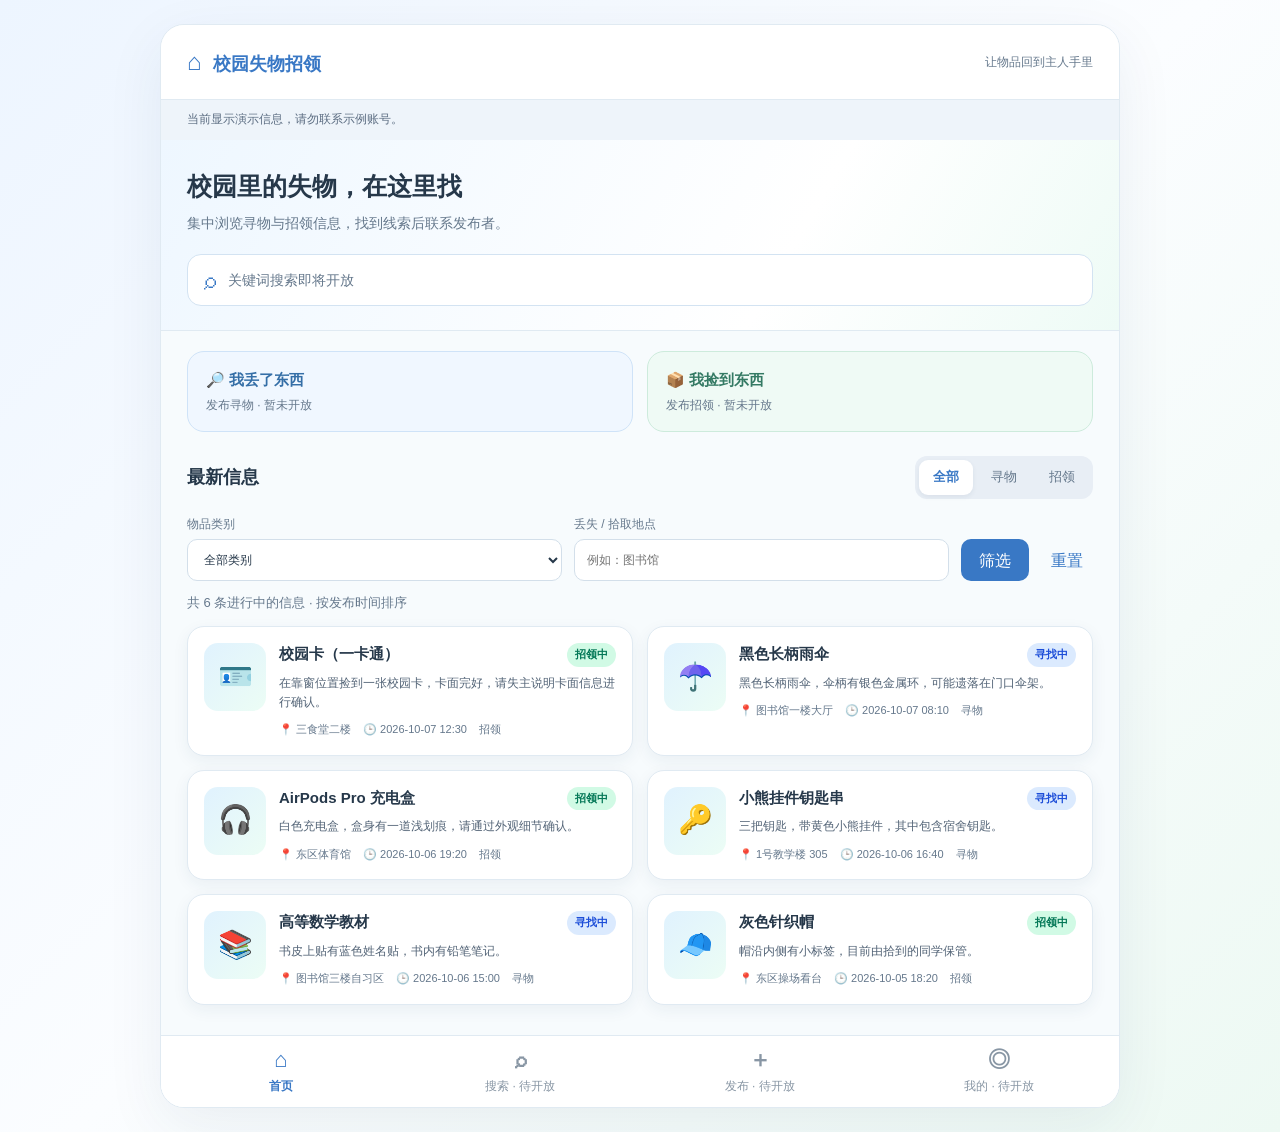
==== index.html @ c3c5216e "feat(home): implement local browsing and filters" ====
<!DOCTYPE html>
<html lang="zh-CN">
<head>
  <meta charset="UTF-8">
  <meta name="viewport" content="width=device-width, initial-scale=1.0">
  <title>校园失物招领</title>
  <link rel="stylesheet" href="css/app.css">
  <script defer src="js/posts.js"></script>
  <script defer src="js/home.js"></script>
  <script defer src="js/app.js"></script>
</head>
<body>
  <div class="app-shell">
    <header class="app-header">
      <a class="brand" href="#home"><span aria-hidden="true">⌂</span> 校园失物招领</a>
      <span class="header-note">让物品回到主人手里</span>
    </header>
    <main id="main-content">
      <p id="source-note" class="source-note" role="status"></p>
      <section id="page-home" class="page" aria-labelledby="home-heading">
        <div class="hero">
          <h1 id="home-heading">校园里的失物，在这里找</h1>
          <p>集中浏览寻物与招领信息，找到线索后联系发布者。</p>
          <button class="search-entry" type="button" disabled><span aria-hidden="true">⌕</span> 关键词搜索即将开放</button>
        </div>
        <div class="quick-actions">
          <button class="quick lost" type="button" data-publish-type="lost" disabled>
            <strong>🔎 我丢了东西</strong><span>发布寻物 · 暂未开放</span>
          </button>
          <button class="quick found" type="button" data-publish-type="found" disabled>
            <strong>📦 我捡到东西</strong><span>发布招领 · 暂未开放</span>
          </button>
        </div>
        <div class="section">
          <div class="section-head">
            <h2>最新信息</h2>
            <div class="tabs" id="home-tabs" role="group" aria-label="信息类型">
              <button class="tab active" type="button" data-type="all" aria-pressed="true">全部</button>
              <button class="tab" type="button" data-type="lost" aria-pressed="false">寻物</button>
              <button class="tab" type="button" data-type="found" aria-pressed="false">招领</button>
            </div>
          </div>
          <form class="filter-form" id="home-filter-form">
            <label>物品类别<select id="home-category"><option value="">全部类别</option></select></label>
            <label>丢失 / 拾取地点<input id="home-place" type="search" maxlength="100" placeholder="例如：图书馆"></label>
            <button class="filter-button" type="submit">筛选</button>
            <button class="text-button" type="button" id="home-reset">重置</button>
          </form>
          <p class="result-note" id="home-count" aria-live="polite"></p>
          <div class="list" id="home-list"></div>
        </div>
      </section>
      <section id="page-search" class="page" hidden>
        <div class="empty"><h1>关键词搜索即将开放</h1><a href="#home">返回首页</a></div>
      </section>
      <section id="page-detail" class="page" hidden>
        <div class="empty"><h1>详情模块即将开放</h1><a href="#home">返回首页</a></div>
      </section>
    </main>
    <nav class="bottom-nav" aria-label="主要导航">
      <a class="nav-link active" href="#home" data-page="home" aria-current="page"><b aria-hidden="true">⌂</b>首页</a>
      <button class="nav-link" type="button" disabled><b aria-hidden="true">⌕</b>搜索 · 待开放</button>
      <button class="nav-link" type="button" data-page="publish" disabled><b aria-hidden="true">＋</b>发布 · 待开放</button>
      <button class="nav-link" type="button" data-page="my" disabled><b aria-hidden="true">◎</b>我的 · 待开放</button>
    </nav>
  </div>
  <noscript><p class="empty">请在 Chrome 中启用 JavaScript 后重新打开页面。</p></noscript>
</body>
</html>
---- css/app.css ----
* { box-sizing: border-box; }
:root {
  --primary: #3978c5;
  --green: #258365;
  --text: #26384a;
  --muted: #65788c;
  --line: #e0eaf2;
  --background: #f7fbfd;
}
body {
  margin: 0;
  padding: 24px;
  color: var(--text);
  background: linear-gradient(135deg, #edf5ff, #fbfdff 50%, #edf9f3);
  font-family: -apple-system, BlinkMacSystemFont, "Segoe UI", "Microsoft YaHei", sans-serif;
  line-height: 1.6;
}
button, input, select { font: inherit; }
button, a { -webkit-tap-highlight-color: transparent; }
button { cursor: pointer; }
button:disabled { cursor: not-allowed; }
a { color: var(--primary); }
button:focus-visible, a:focus-visible, input:focus-visible, select:focus-visible {
  outline: 3px solid #69a6f1;
  outline-offset: 3px;
}
[hidden] { display: none !important; }
.app-shell {
  max-width: 960px;
  margin: 0 auto;
  overflow: hidden;
  border: 1px solid var(--line);
  border-radius: 24px;
  background: var(--background);
  box-shadow: 0 18px 60px #233f6012;
}
.app-header {
  display: flex;
  align-items: center;
  justify-content: space-between;
  gap: 16px;
  padding: 18px 26px;
  background: #fff;
  border-bottom: 1px solid var(--line);
}
.brand { font-size: 18px; font-weight: 750; text-decoration: none; }
.brand span { margin-right: 6px; font-size: 24px; }
.header-note { color: var(--muted); font-size: 12px; }
.source-note { margin: 0; padding: 10px 26px; font-size: 12px; color: #5c6d82; background: #eef4fa; }
.source-note.warning { color: #865809; background: #fff5db; }
.page { min-height: 560px; }
.hero { padding: 28px 26px 24px; background: linear-gradient(120deg, #eef7ff, #fff 65%, #eefbf6); border-bottom: 1px solid var(--line); }
h1 { margin: 0; font-size: 25px; line-height: 1.45; }
.hero p { margin: 8px 0 0; font-size: 14px; color: var(--muted); }
.search-entry {
  width: 100%; display: flex; align-items: center; gap: 12px; margin-top: 20px;
  padding: 13px 16px; border: 1px solid #d3e3f2; border-radius: 14px;
  background: #fff; color: var(--muted); font-size: 14px; text-align: left; text-decoration: none;
}
.search-entry span { font-size: 24px; line-height: 1; color: var(--primary); }
.quick-actions { display: grid; grid-template-columns: 1fr 1fr; gap: 14px; padding: 20px 26px 0; }
.quick { border: 1px solid var(--line); border-radius: 17px; padding: 16px 18px; text-align: left; background: #fff; }
.quick strong { display: block; font-size: 15px; }
.quick span { display: block; margin-top: 4px; font-size: 12px; color: var(--muted); }
.quick.lost { border-color: #cfe3f8; background: #f0f7ff; color: #356fa7; }
.quick.found { border-color: #cdebdc; background: #effaf5; color: #347a64; }
.section { padding: 24px 26px 30px; }
.section-head { display: flex; align-items: center; justify-content: space-between; gap: 12px; margin-bottom: 16px; }
h2 { margin: 0; font-size: 18px; }
.tabs { display: flex; gap: 4px; padding: 4px; border-radius: 12px; background: #e8eef5; }
.tab { border: 0; padding: 7px 14px; border-radius: 9px; background: transparent; color: var(--muted); font-size: 13px; }
.tab.active { background: #fff; color: var(--primary); font-weight: 700; box-shadow: 0 2px 5px #223b5712; }
.filter-form { display: flex; flex-wrap: wrap; align-items: flex-end; gap: 12px; margin-bottom: 12px; }
.filter-form label { flex: 1 1 160px; font-size: 12px; color: var(--muted); }
input, select { width: 100%; margin-top: 5px; min-height: 42px; padding: 8px 12px; border: 1px solid #d3dfea; border-radius: 10px; background: #fff; color: var(--text); }
.filter-button { min-height: 42px; border: 0; padding: 8px 18px; border-radius: 10px; background: var(--primary); color: #fff; }
.text-button { min-height: 42px; border: 0; padding: 8px 10px; border-radius: 10px; color: var(--primary); background: transparent; }
.result-note { margin: 12px 0; color: var(--muted); font-size: 13px; }
.list { display: grid; grid-template-columns: repeat(2, minmax(0, 1fr)); gap: 14px; }
.card { display: flex; gap: 13px; padding: 16px; border: 1px solid #e0eaf2; border-radius: 17px; background: #fff; box-shadow: 0 5px 16px #223c5810; color: inherit; text-decoration: none; }
a.card:hover { border-color: #93bdec; box-shadow: 0 7px 20px #223c5818; }
.thumb { display: flex; align-items: center; justify-content: center; flex: 0 0 62px; height: 68px; border-radius: 14px; font-size: 28px; background: linear-gradient(135deg, #e0f2fe, #ecfdf5); }
.card-main { flex: 1; min-width: 0; }
.card-title-row { display: flex; align-items: flex-start; gap: 8px; }
.card-title { flex: 1; font-size: 15px; font-weight: 750; line-height: 1.5; overflow-wrap: anywhere; }
.badge { display: inline-flex; align-items: center; flex: none; padding: 3px 8px; border-radius: 999px; font-size: 11px; font-weight: 650; white-space: nowrap; }
.badge.lost { color: #1d4ed8; background: #dbeafe; }
.badge.found { color: #047857; background: #d1fae5; }
.badge.done { color: #526376; background: #edf1f5; }
.desc { display: -webkit-box; -webkit-line-clamp: 2; -webkit-box-orient: vertical; overflow: hidden; margin: 7px 0 0; color: #526376; font-size: 12px; line-height: 1.6; overflow-wrap: anywhere; }
.meta { display: flex; flex-wrap: wrap; gap: 4px 12px; margin-top: 9px; color: var(--muted); font-size: 11px; overflow-wrap: anywhere; }
.empty { grid-column: 1 / -1; padding: 46px 20px; text-align: center; border: 1px dashed #cfdfea; border-radius: 17px; color: var(--muted); }
.empty h2 { color: var(--text); }
.empty p { margin: 8px 0 0; font-size: 14px; }
.bottom-nav { position: sticky; bottom: 0; z-index: 10; display: grid; grid-template-columns: repeat(4, 1fr); min-height: 72px; background: #fff; border-top: 1px solid var(--line); padding-bottom: env(safe-area-inset-bottom); }
.nav-link { display: flex; flex-direction: column; align-items: center; justify-content: center; gap: 2px; padding: 9px 4px; border: 0; background: #fff; color: #65788c; font-size: 12px; text-decoration: none; }
.nav-link b { font-size: 22px; line-height: 1.3; font-weight: 600; }
.nav-link.active { color: var(--primary); font-weight: 700; }
.nav-link:disabled { color: #8896a4; }
@media (max-width: 700px) {
  body { padding: 0; background: var(--background); }
  .app-shell { border: 0; border-radius: 0; box-shadow: none; }
  .app-header { padding: 12px 16px; }
  .header-note { display: none; }
  .source-note { padding: 9px 16px; }
  .hero { padding: 24px 16px 20px; }
  h1 { font-size: 22px; }
  .quick-actions { padding: 16px 16px 0; gap: 10px; }
  .quick { padding: 14px 12px; }
  .section { padding: 20px 16px; }
  .list { grid-template-columns: 1fr; }
  .filter-form { gap: 10px; }
  .filter-form label { flex-basis: calc(50% - 5px); }
  .filter-button, .text-button { flex: 1; }
  .nav-link { font-size: 11px; }
}
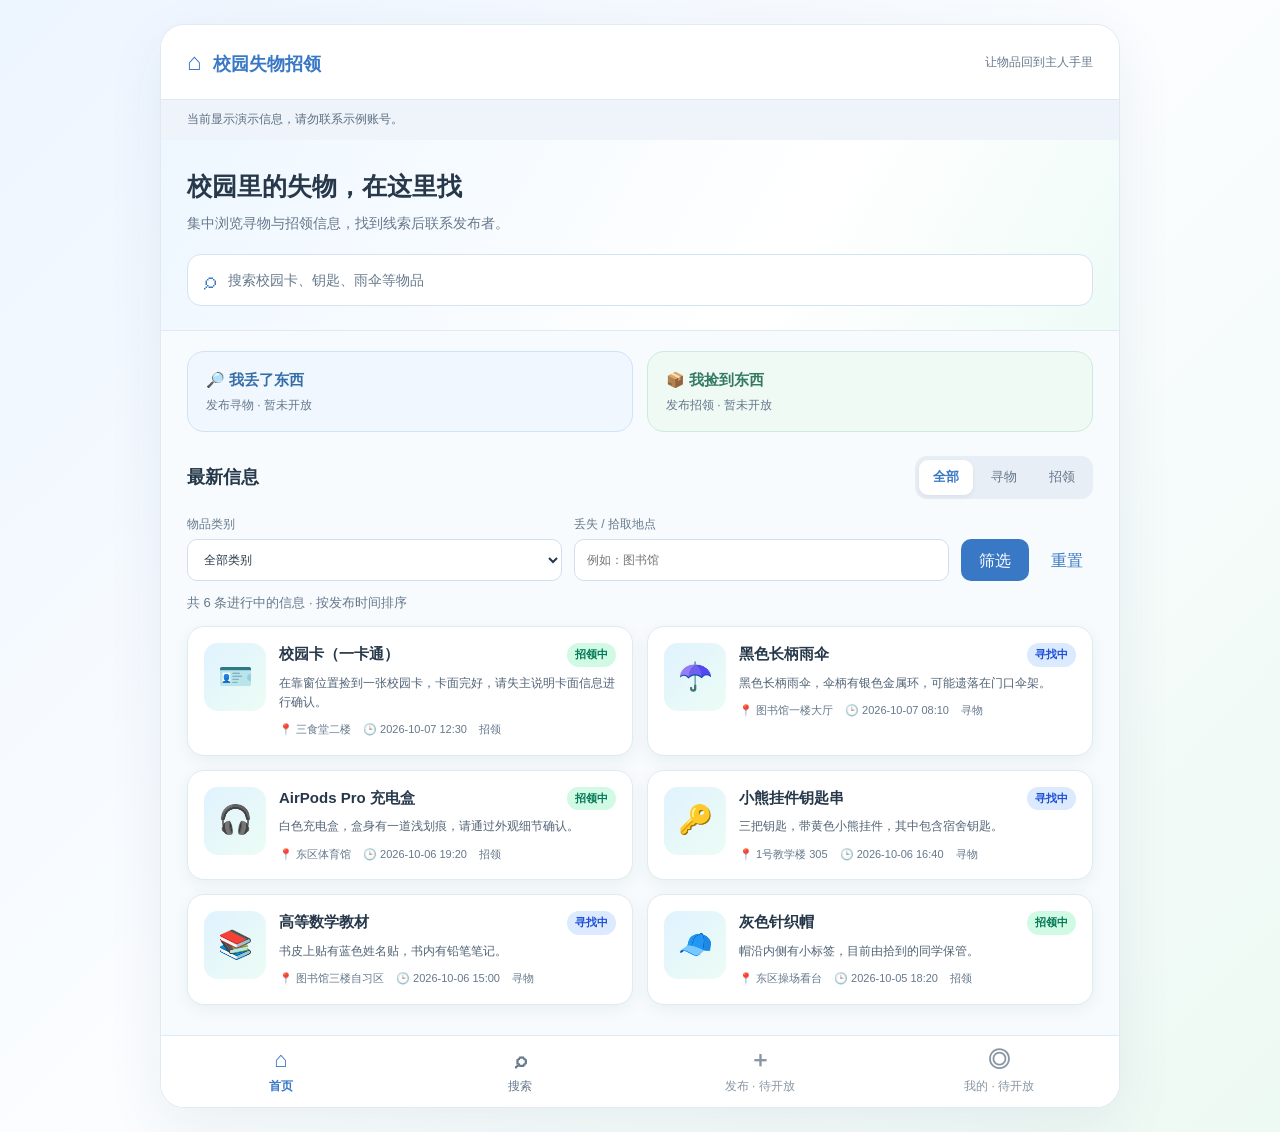
==== commit b71b32de: "feat(search): add keyword search and persistent filters" ====
--- a/index.html
+++ b/index.html
@@ -7,6 +7,7 @@
   <link rel="stylesheet" href="css/app.css">
   <script defer src="js/posts.js"></script>
   <script defer src="js/home.js"></script>
+  <script defer src="js/search.js"></script>
   <script defer src="js/app.js"></script>
 </head>
 <body>
@@ -21,7 +22,7 @@
         <div class="hero">
           <h1 id="home-heading">校园里的失物，在这里找</h1>
           <p>集中浏览寻物与招领信息，找到线索后联系发布者。</p>
-          <button class="search-entry" type="button" disabled><span aria-hidden="true">⌕</span> 关键词搜索即将开放</button>
+          <a class="search-entry" href="#search"><span aria-hidden="true">⌕</span> 搜索校园卡、钥匙、雨伞等物品</a>
         </div>
         <div class="quick-actions">
           <button class="quick lost" type="button" data-publish-type="lost" disabled>
@@ -50,8 +51,37 @@
           <div class="list" id="home-list"></div>
         </div>
       </section>
-      <section id="page-search" class="page" hidden>
-        <div class="empty"><h1>关键词搜索即将开放</h1><a href="#home">返回首页</a></div>
+      <section id="page-search" class="page" hidden aria-labelledby="search-heading">
+        <div class="hero">
+          <h1 id="search-heading">搜索物品</h1>
+          <p>按名称、类别、地点或物品特征查找，多词搜索用空格分隔。</p>
+          <form id="search-form">
+            <label class="search-label" for="search-keyword">物品关键词</label>
+            <div class="search-box">
+              <input id="search-keyword" type="search" maxlength="200" placeholder="例如：黑色 雨伞" autocomplete="off">
+              <button class="filter-button" type="submit">搜索</button>
+            </div>
+            <div class="chips" id="search-chips" role="group" aria-label="常用搜索词">
+              <button class="chip" type="button" data-keyword="校园卡">校园卡</button>
+              <button class="chip" type="button" data-keyword="钥匙">钥匙</button>
+              <button class="chip" type="button" data-keyword="雨伞">雨伞</button>
+              <button class="chip" type="button" data-keyword="耳机">耳机</button>
+            </div>
+            <div class="filter-form search-filters">
+              <label>信息类型<select id="search-type"><option value="all">全部类型</option><option value="lost">寻物</option><option value="found">招领</option></select></label>
+              <label>物品类别<select id="search-category"><option value="">全部类别</option></select></label>
+              <label>丢失 / 拾取地点<input id="search-place" type="search" maxlength="100" placeholder="例如：图书馆"></label>
+            </div>
+            <div class="search-options">
+              <label class="checkbox-label"><input id="search-finished" type="checkbox">包括已结束的信息</label>
+              <button class="text-button" type="button" id="search-reset">清空条件</button>
+            </div>
+          </form>
+        </div>
+        <div class="section">
+          <p class="result-note" id="search-note" aria-live="polite"></p>
+          <div class="list" id="search-list"></div>
+        </div>
       </section>
       <section id="page-detail" class="page" hidden>
         <div class="empty"><h1>详情模块即将开放</h1><a href="#home">返回首页</a></div>
@@ -59,7 +89,7 @@
     </main>
     <nav class="bottom-nav" aria-label="主要导航">
       <a class="nav-link active" href="#home" data-page="home" aria-current="page"><b aria-hidden="true">⌂</b>首页</a>
-      <button class="nav-link" type="button" disabled><b aria-hidden="true">⌕</b>搜索 · 待开放</button>
+      <a class="nav-link" href="#search" data-page="search"><b aria-hidden="true">⌕</b>搜索</a>
       <button class="nav-link" type="button" data-page="publish" disabled><b aria-hidden="true">＋</b>发布 · 待开放</button>
       <button class="nav-link" type="button" data-page="my" disabled><b aria-hidden="true">◎</b>我的 · 待开放</button>
     </nav>
--- a/css/app.css
+++ b/css/app.css
@@ -97,6 +97,17 @@
 .nav-link b { font-size: 22px; line-height: 1.3; font-weight: 600; }
 .nav-link.active { color: var(--primary); font-weight: 700; }
 .nav-link:disabled { color: #8896a4; }
+.search-label { display: block; margin-top: 20px; font-size: 13px; color: var(--muted); }
+.search-box { display: flex; gap: 10px; margin-top: 5px; }
+.search-box input { flex: 1; min-width: 0; margin: 0; }
+.search-box button { flex: none; }
+.chips { display: flex; flex-wrap: wrap; gap: 8px; margin-top: 12px; }
+.chip { border: 1px solid #d4e3ef; background: #fff; color: #456177; padding: 6px 14px; border-radius: 999px; font-size: 12px; }
+.chip:hover { border-color: #85b5e8; color: var(--primary); }
+.search-filters { margin-top: 20px; margin-bottom: 8px; }
+.search-options { display: flex; flex-wrap: wrap; align-items: center; justify-content: space-between; gap: 8px; }
+.checkbox-label { display: inline-flex; align-items: center; gap: 8px; font-size: 13px; color: var(--muted); }
+.checkbox-label input { width: 16px; min-height: 16px; margin: 0; accent-color: var(--primary); }
 @media (max-width: 700px) {
   body { padding: 0; background: var(--background); }
   .app-shell { border: 0; border-radius: 0; box-shadow: none; }
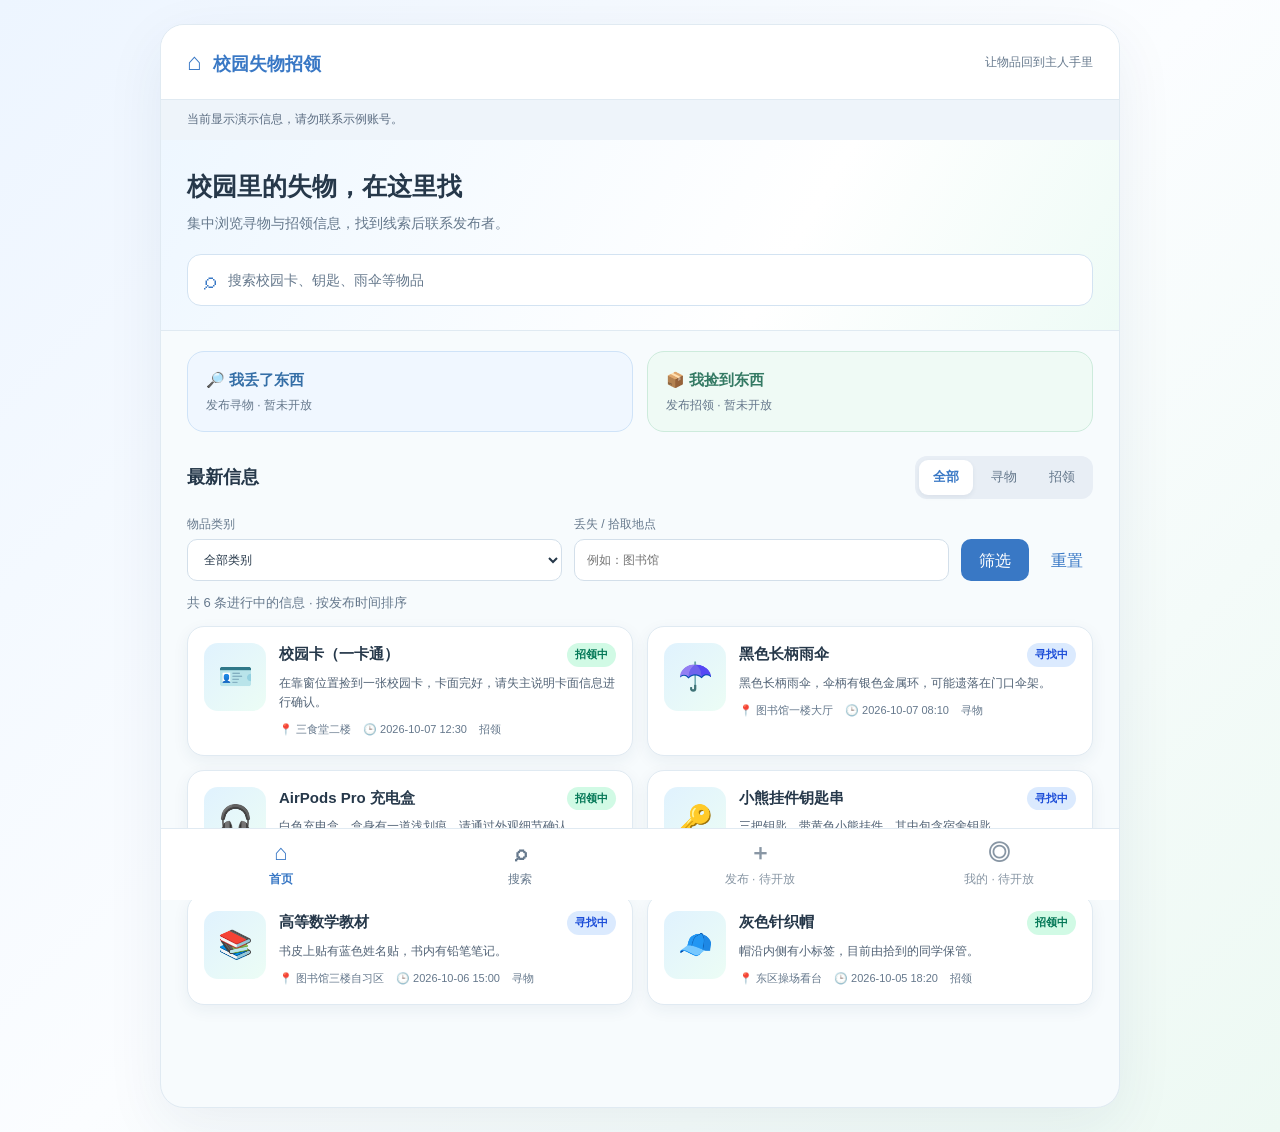
==== commit 45ae33ac: "feat(detail): add item details and contact copying" ====
--- a/index.html
+++ b/index.html
@@ -8,6 +8,7 @@
   <script defer src="js/posts.js"></script>
   <script defer src="js/home.js"></script>
   <script defer src="js/search.js"></script>
+  <script defer src="js/detail.js"></script>
   <script defer src="js/app.js"></script>
 </head>
 <body>
@@ -83,8 +84,12 @@
           <div class="list" id="search-list"></div>
         </div>
       </section>
-      <section id="page-detail" class="page" hidden>
-        <div class="empty"><h1>详情模块即将开放</h1><a href="#home">返回首页</a></div>
+      <section id="page-detail" class="page" hidden aria-labelledby="detail-heading">
+        <div class="page-top">
+          <a id="detail-back" class="back-link" href="#home">‹ 返回列表</a>
+          <h1 id="detail-heading">信息详情</h1>
+        </div>
+        <div id="detail-content" class="detail-content"></div>
       </section>
     </main>
     <nav class="bottom-nav" aria-label="主要导航">
@@ -94,6 +99,7 @@
       <button class="nav-link" type="button" data-page="my" disabled><b aria-hidden="true">◎</b>我的 · 待开放</button>
     </nav>
   </div>
+  <p class="toast" id="toast" role="status" aria-live="polite" hidden></p>
   <noscript><p class="empty">请在 Chrome 中启用 JavaScript 后重新打开页面。</p></noscript>
 </body>
 </html>
--- a/css/app.css
+++ b/css/app.css
@@ -28,7 +28,7 @@
 .app-shell {
   max-width: 960px;
   margin: 0 auto;
-  overflow: hidden;
+  overflow: clip;
   border: 1px solid var(--line);
   border-radius: 24px;
   background: var(--background);
@@ -71,7 +71,7 @@
 .tab { border: 0; padding: 7px 14px; border-radius: 9px; background: transparent; color: var(--muted); font-size: 13px; }
 .tab.active { background: #fff; color: var(--primary); font-weight: 700; box-shadow: 0 2px 5px #223b5712; }
 .filter-form { display: flex; flex-wrap: wrap; align-items: flex-end; gap: 12px; margin-bottom: 12px; }
-.filter-form label { flex: 1 1 160px; font-size: 12px; color: var(--muted); }
+.filter-form label { flex: 1 1 160px; min-width: 0; font-size: 12px; color: var(--muted); }
 input, select { width: 100%; margin-top: 5px; min-height: 42px; padding: 8px 12px; border: 1px solid #d3dfea; border-radius: 10px; background: #fff; color: var(--text); }
 .filter-button { min-height: 42px; border: 0; padding: 8px 18px; border-radius: 10px; background: var(--primary); color: #fff; }
 .text-button { min-height: 42px; border: 0; padding: 8px 10px; border-radius: 10px; color: var(--primary); background: transparent; }
@@ -108,6 +108,25 @@
 .search-options { display: flex; flex-wrap: wrap; align-items: center; justify-content: space-between; gap: 8px; }
 .checkbox-label { display: inline-flex; align-items: center; gap: 8px; font-size: 13px; color: var(--muted); }
 .checkbox-label input { width: 16px; min-height: 16px; margin: 0; accent-color: var(--primary); }
+.page-top { display: flex; align-items: center; gap: 20px; padding: 22px 26px; background: #fff; border-bottom: 1px solid var(--line); }
+.page-top h1 { font-size: 20px; }
+.back-link { flex: none; padding: 7px 12px; border-radius: 10px; background: #edf4fa; text-decoration: none; font-size: 13px; }
+.detail-content { padding: 24px 26px 30px; }
+.detail-layout { display: grid; grid-template-columns: minmax(150px, 1fr) 2fr; gap: 18px; align-items: stretch; }
+.detail-cover { display: flex; align-items: center; justify-content: center; min-height: 180px; font-size: 76px; border: 1px solid #dce8f0; border-radius: 20px; background: linear-gradient(135deg, #dbeafe, #fff, #d1fae5); }
+.detail-card { padding: 22px; background: #fff; border: 1px solid var(--line); border-radius: 18px; overflow-wrap: anywhere; }
+.detail-card + .detail-card, .detail-layout + .detail-card { margin-top: 18px; }
+.detail-title { margin: 10px 0; font-size: 23px; }
+.detail-grid { display: grid; grid-template-columns: 90px minmax(0, 1fr); gap: 10px 14px; margin: 18px 0 0; font-size: 14px; }
+.detail-grid dt { color: var(--muted); }
+.detail-grid dd { margin: 0; color: var(--text); }
+.detail-text { margin: 12px 0 0; color: #526376; font-size: 14px; white-space: pre-wrap; }
+.notice { margin-top: 18px; padding: 12px 15px; background: #eff6ff; color: #315a86; border: 1px solid #d7e8fb; border-radius: 12px; font-size: 13px; }
+.notice.finished { background: #eef7f3; color: #31684f; border-color: #d4e9de; }
+.contact-actions { display: flex; flex-wrap: wrap; gap: 10px; margin-top: 14px; }
+.contact-input { width: 100%; margin-top: 12px; color: #225f49; background: #f0faf5; border-color: #cde7d9; }
+.contact-note { margin: 10px 0 0; color: var(--muted); font-size: 13px; }
+.toast { position: fixed; z-index: 30; left: 50%; bottom: 88px; transform: translateX(-50%); max-width: calc(100vw - 32px); margin: 0; padding: 10px 18px; border-radius: 14px; background: #203247; color: #fff; box-shadow: 0 8px 22px #20324722; text-align: center; font-size: 13px; }
 @media (max-width: 700px) {
   body { padding: 0; background: var(--background); }
   .app-shell { border: 0; border-radius: 0; box-shadow: none; }
@@ -124,4 +143,10 @@
   .filter-form label { flex-basis: calc(50% - 5px); }
   .filter-button, .text-button { flex: 1; }
   .nav-link { font-size: 11px; }
+  .page-top { padding: 16px; gap: 14px; }
+  .detail-content { padding: 18px 16px 24px; }
+  .detail-layout { grid-template-columns: 1fr; gap: 14px; }
+  .detail-cover { min-height: 150px; }
+  .detail-card { padding: 18px; }
+  .detail-title { font-size: 21px; }
 }
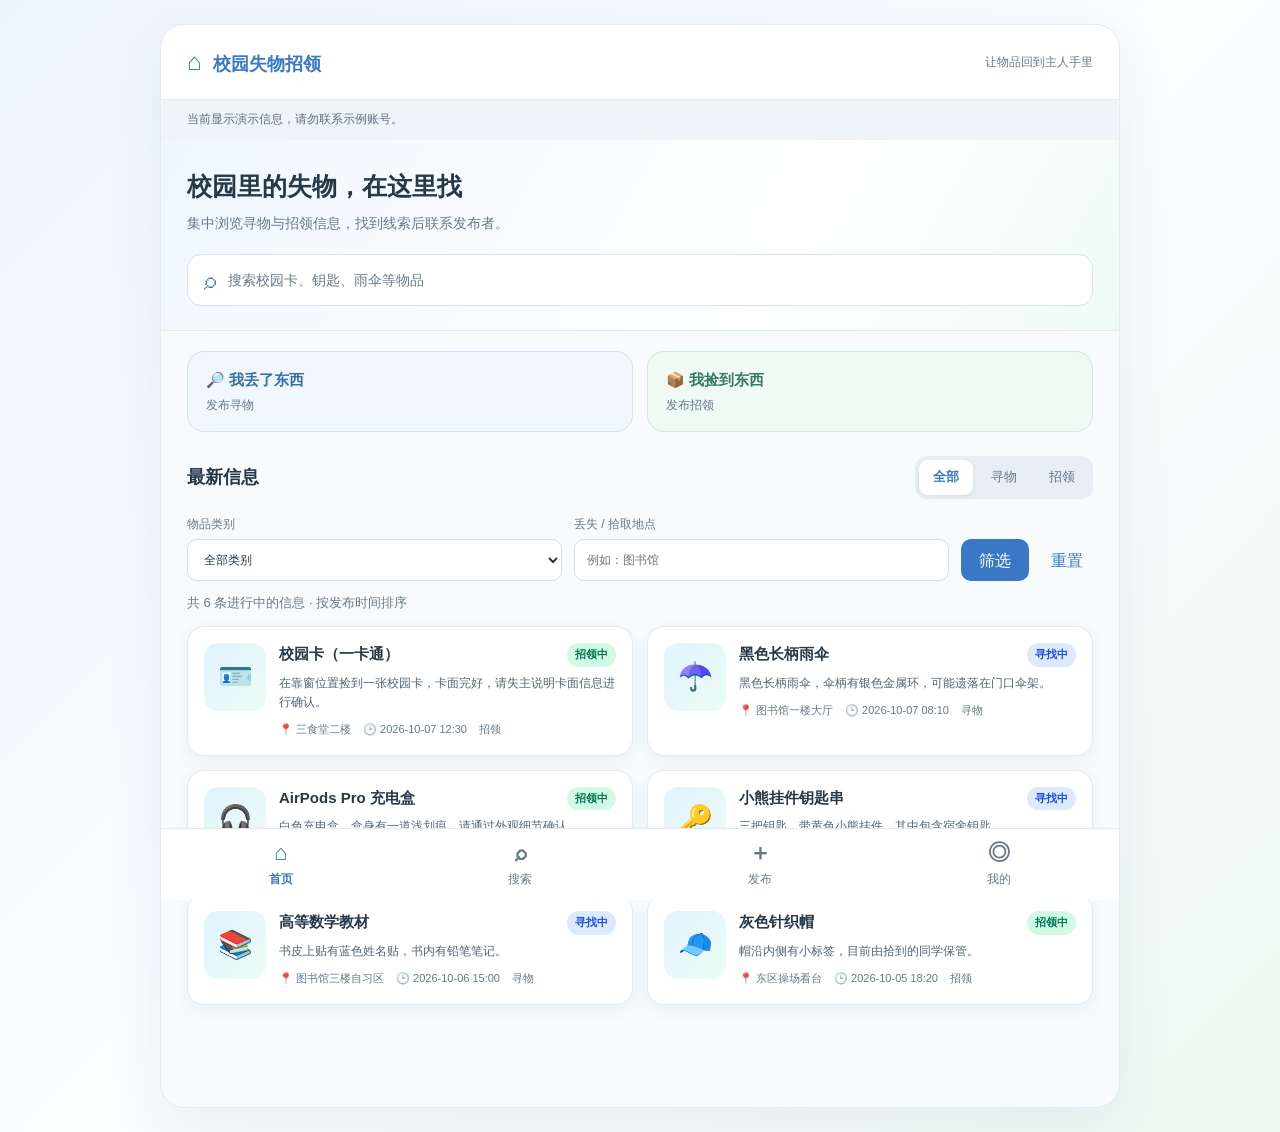
==== commit f25a7a98: "Add files via upload" ====
--- a/index.html
+++ b/index.html
@@ -5,11 +5,16 @@
   <meta name="viewport" content="width=device-width, initial-scale=1.0">
   <title>校园失物招领</title>
   <link rel="stylesheet" href="css/app.css">
+  <!-- 队友原有脚本（顺序不变） -->
   <script defer src="js/posts.js"></script>
   <script defer src="js/home.js"></script>
   <script defer src="js/search.js"></script>
   <script defer src="js/detail.js"></script>
   <script defer src="js/app.js"></script>
+  <!-- 交接新增：你的业务逻辑脚本 -->
+  <script defer src="js/manage.js"></script>
+  <script defer src="js/publish.js"></script>
+  <script defer src="js/my.js"></script>
 </head>
 <body>
   <div class="app-shell">
@@ -26,11 +31,12 @@
           <a class="search-entry" href="#search"><span aria-hidden="true">⌕</span> 搜索校园卡、钥匙、雨伞等物品</a>
         </div>
         <div class="quick-actions">
-          <button class="quick lost" type="button" data-publish-type="lost" disabled>
-            <strong>🔎 我丢了东西</strong><span>发布寻物 · 暂未开放</span>
+          <!-- 交接改动：移除 disabled 和“暂未开放”文案 -->
+          <button class="quick lost" type="button" data-publish-type="lost">
+            <strong>🔎 我丢了东西</strong><span>发布寻物</span>
           </button>
-          <button class="quick found" type="button" data-publish-type="found" disabled>
-            <strong>📦 我捡到东西</strong><span>发布招领 · 暂未开放</span>
+          <button class="quick found" type="button" data-publish-type="found">
+            <strong>📦 我捡到东西</strong><span>发布招领</span>
           </button>
         </div>
         <div class="section">
@@ -91,15 +97,29 @@
         </div>
         <div id="detail-content" class="detail-content"></div>
       </section>
+      <!-- 交接新增：你的三个功能页面节点 -->
+      <section id="page-publish" class="page" hidden>
+        <h2>发布信息</h2>
+        <div id="publish-form-area"></div>
+      </section>
+      <section id="page-success" class="page" hidden>
+        <h2>发布成功</h2>
+        <div id="success-content"></div>
+      </section>
+      <section id="page-my" class="page" hidden>
+        <h2>我的发布</h2>
+        <div id="my-list"></div>
+      </section>
     </main>
     <nav class="bottom-nav" aria-label="主要导航">
       <a class="nav-link active" href="#home" data-page="home" aria-current="page"><b aria-hidden="true">⌂</b>首页</a>
       <a class="nav-link" href="#search" data-page="search"><b aria-hidden="true">⌕</b>搜索</a>
-      <button class="nav-link" type="button" data-page="publish" disabled><b aria-hidden="true">＋</b>发布 · 待开放</button>
-      <button class="nav-link" type="button" data-page="my" disabled><b aria-hidden="true">◎</b>我的 · 待开放</button>
+      <!-- 交接改动：改为可点击链接，移除 disabled -->
+      <a class="nav-link" href="#publish" data-page="publish"><b aria-hidden="true">＋</b>发布</a>
+      <a class="nav-link" href="#my" data-page="my"><b aria-hidden="true">◎</b>我的</a>
     </nav>
   </div>
   <p class="toast" id="toast" role="status" aria-live="polite" hidden></p>
   <noscript><p class="empty">请在 Chrome 中启用 JavaScript 后重新打开页面。</p></noscript>
 </body>
-</html>
+</html>
